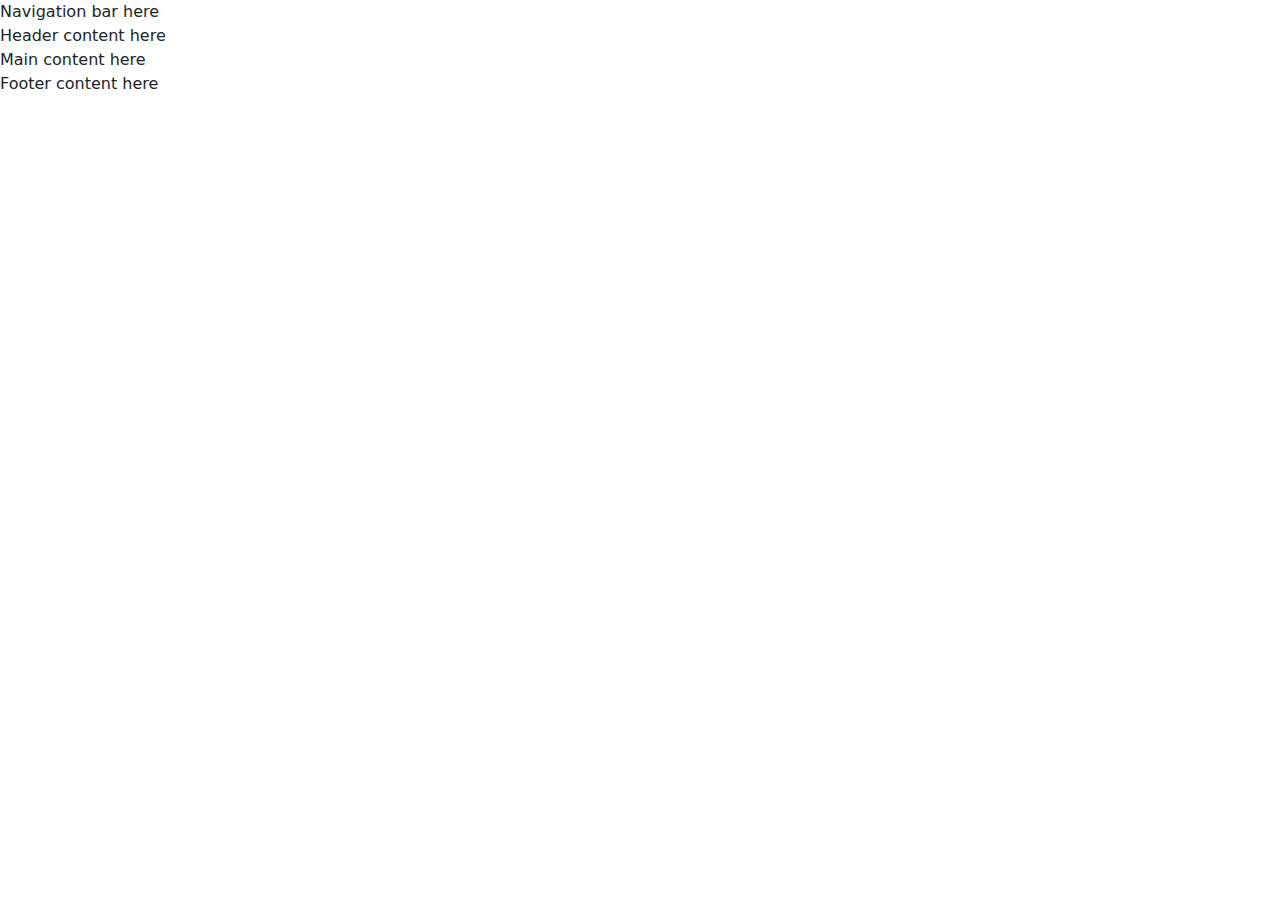
==== index.html @ e1acf4bd "Add index.html, styles.css, favicon, bootstrap links, google fonts link" ====
<!DOCTYPE html>
<html lang="en">

<head>
    <meta charset="UTF-8">
    <meta name="viewport" content="width=device-width, initial-scale=1.0">
    <link rel="apple-touch-icon" sizes="180x180" href="assets/favicon/apple-touch-icon.png">
    <link rel="icon" type="image/png" sizes="32x32" href="assets/favicon/favicon-32x32.png">
    <link rel="icon" type="image/png" sizes="16x16" href="assets/favicon/favicon-16x16.png">
    <!-- Bootstrap CSS -->
    <link href="https://cdn.jsdelivr.net/npm/bootstrap@5.3.3/dist/css/bootstrap.min.css" rel="stylesheet"
        integrity="sha384-QWTKZyjpPEjISv5WaRU9OFeRpok6YctnYmDr5pNlyT2bRjXh0JMhjY6hW+ALEwIH" crossorigin="anonymous">
    <!-- Custom CSS -->
    <link rel="stylesheet" href="assets/css/styles.css">
    <title>Man Cave - Breaking the Stigma</title>
</head>

<body>
    <nav>Navigation bar here</nav>
    <header>Header content here</header>
    <main>Main content here</main>
    <footer>Footer content here</footer>


    <!-- Bootstrap JS -->
    <script src="https://cdn.jsdelivr.net/npm/bootstrap@5.3.3/dist/js/bootstrap.bundle.min.js"
        integrity="sha384-YvpcrYf0tY3lHB60NNkmXc5s9fDVZLESaAA55NDzOxhy9GkcIdslK1eN7N6jIeHz"
        crossorigin="anonymous"></script>
</body>

</html>
---- assets/css/styles.css ----
/* Google fonts import */
@import url('https://fonts.googleapis.com/css2?family=Enriqueta:wght@400;500;600;700&family=Poppins:ital,wght@0,100;0,200;0,300;0,400;0,500;0,600;0,700;0,800;0,900;1,100;1,200;1,300;1,400;1,500;1,600;1,700;1,800;1,900&family=Rozha+One&display=swap');
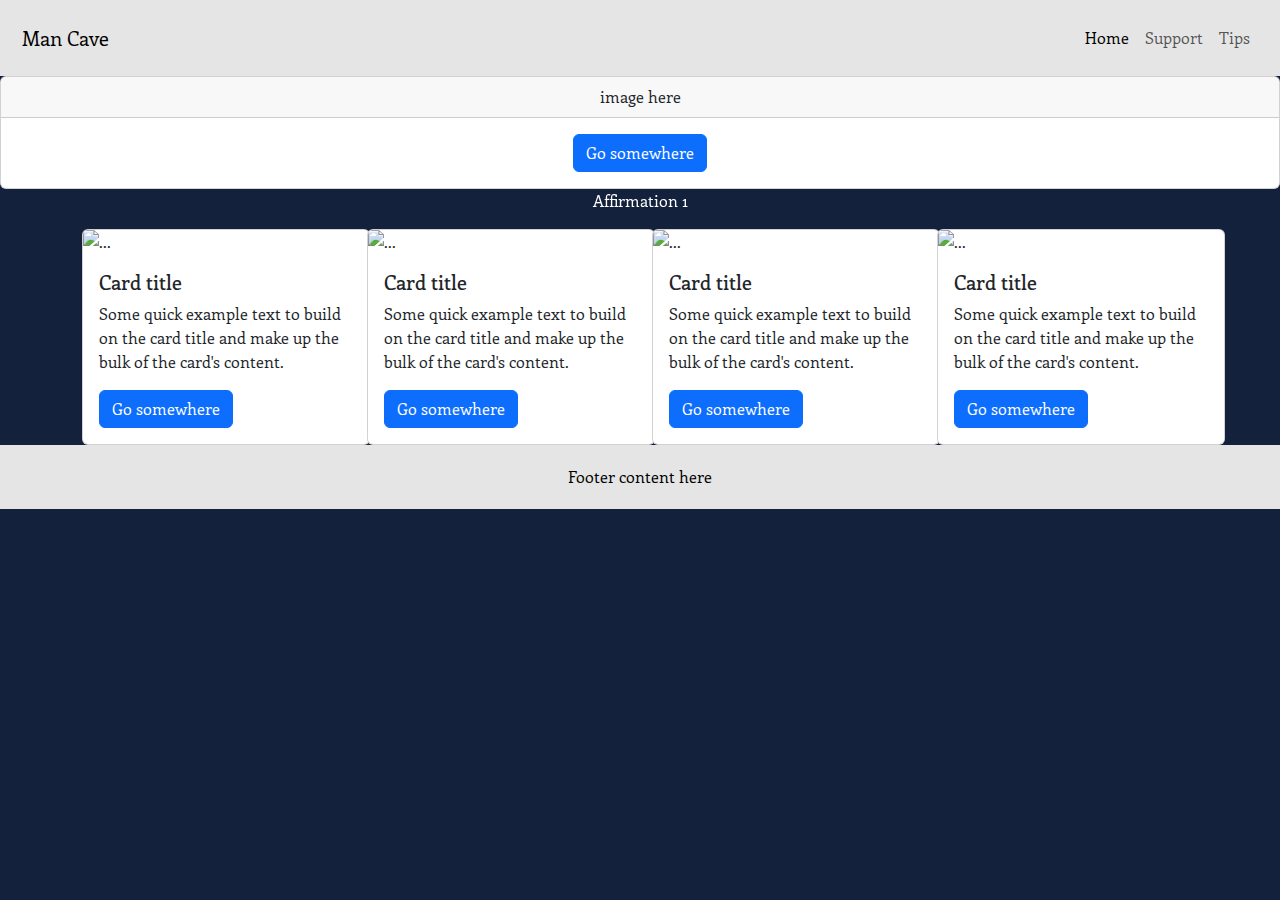
==== commit f14b4b9a: "Add boiler plate styles" ====
--- a/index.html
+++ b/index.html
@@ -12,13 +12,119 @@
         integrity="sha384-QWTKZyjpPEjISv5WaRU9OFeRpok6YctnYmDr5pNlyT2bRjXh0JMhjY6hW+ALEwIH" crossorigin="anonymous">
     <!-- Custom CSS -->
     <link rel="stylesheet" href="assets/css/styles.css">
-    <title>Man Cave - Breaking the Stigma</title>
+    <title>Man Cave | Breaking the Stigma</title>
 </head>
 
 <body>
-    <nav>Navigation bar here</nav>
-    <header>Header content here</header>
-    <main>Main content here</main>
+    <!-- Navigation -->
+    <nav>
+        <nav class="navbar navbar-expand-lg bg-body-transparent">
+            <div class="container-fluid">
+                <a class="navbar-brand" href="#">Man Cave</a>
+                <button class="navbar-toggler" type="button" data-bs-toggle="collapse" data-bs-target="#navbarNav"
+                    aria-controls="navbarNav" aria-expanded="false" aria-label="Toggle navigation">
+                    <span class="navbar-toggler-icon"></span>
+                </button>
+                <div class="collapse navbar-collapse" id="navbarNav">
+                    <ul class=" ms-auto navbar-nav">
+                        <li class="nav-item">
+                            <a class="nav-link active" aria-current="page" href="index.html">Home</a>
+                        </li>
+                        <li class="nav-item">
+                            <a class="nav-link" href="#">Support</a>
+                        </li>
+                        <li class="nav-item">
+                            <a class="nav-link" href="#">Tips</a>
+                        </li>
+                    </ul>
+                </div>
+            </div>
+        </nav>
+    </nav>
+    <!-- Header section -->
+    <header>
+        <div class="card text-center">
+            <div class="card-header">
+                image here
+            </div>
+            <div class="card-body">
+                <a href="#" class="btn btn-primary">Go somewhere</a>
+            </div>
+        </div>
+    </header>
+    <main>
+        <section id="affirmations">
+            <div id="carouselExampleSlidesOnly" class="carousel slide" data-bs-ride="carousel">
+                <div class="carousel-inner text-center">
+                    <div class="carousel-item active">
+                        <p>Affirmation 1</p>
+                    </div>
+                    <div class="carousel-item">
+                        <p>Affirmation 2</p>
+                    </div>
+                    <div class="carousel-item">
+                        <p>Affirmation 3</p>
+                    </div>
+                    <div class="carousel-item">
+                        <p>Affirmation 4</p>
+                    </div>
+                    <div class="carousel-item">
+                        <p>Affirmation 5</p>
+                    </div>
+                </div>
+            </div>
+        </section>
+        <section id="Resources" class="container">
+            <div class="justify-content-around row">
+                <div class="col-12 col-md-6 col-xl-3">
+                    <div class="card" style="width: 18rem;">
+                        <img src="..." class="card-img-top" alt="...">
+                        <div class="card-body">
+                            <h5 class="card-title">Card title</h5>
+                            <p class="card-text">Some quick example text to build on the card title and make up the bulk of the
+                                card's content.</p>
+                            <a href="#" class="btn btn-primary">Go somewhere</a>
+                        </div>
+                    </div>
+                </div>
+                <div class="col-12 col-md-6 col-xl-3">
+                    <div class="card" style="width: 18rem;">
+                        <img src="..." class="card-img-top" alt="...">
+                        <div class="card-body">
+                            <h5 class="card-title">Card title</h5>
+                            <p class="card-text">Some quick example text to build on the card title and make up the bulk of the
+                                card's content.</p>
+                            <a href="#" class="btn btn-primary">Go somewhere</a>
+                        </div>
+                    </div>
+                </div>
+                <div class="col-12 col-md-6 col-xl-3">
+                    <div class="card" style="width: 18rem;">
+                        <img src="..." class="card-img-top" alt="...">
+                        <div class="card-body">
+                            <h5 class="card-title">Card title</h5>
+                            <p class="card-text">Some quick example text to build on the card title and make up the bulk of the
+                                card's content.</p>
+                            <a href="#" class="btn btn-primary">Go somewhere</a>
+                        </div>
+                    </div>
+                </div>
+                <div class="col-12 col-md-6 col-xl-3">
+                    <div class="card" style="width: 18rem;">
+                        <img src="..." class="card-img-top" alt="...">
+                        <div class="card-body">
+                            <h5 class="card-title">Card title</h5>
+                            <p class="card-text">Some quick example text to build on the card title and make up the bulk of the
+                                card's content.</p>
+                            <a href="#" class="btn btn-primary">Go somewhere</a>
+                        </div>
+                    </div>
+                </div>
+            </div>
+
+
+        </section>
+    </main>
     <footer>Footer content here</footer>
 
 
--- a/assets/css/styles.css
+++ b/assets/css/styles.css
@@ -1,2 +1,47 @@
 /* Google fonts import */
 @import url('https://fonts.googleapis.com/css2?family=Enriqueta:wght@400;500;600;700&family=Poppins:ital,wght@0,100;0,200;0,300;0,400;0,500;0,600;0,700;0,800;0,900;1,100;1,200;1,300;1,400;1,500;1,600;1,700;1,800;1,900&family=Rozha+One&display=swap');
+
+/* CSS Variables */
+:root {
+    --heading-font: 'Poppins', sans-serif;
+    --sub-heading-font: 'Rozha one', serif;
+    --body-font: 'Enriqueta', serif;
+    --primary-color: #14213D; /* Dark Blue */
+    --secondary-color: #E5E5E5; /* Light Gray */
+    --highlight-color: #FCA311; /* Yellow */
+    --font-color: #FFFFFF; /* White */
+}
+
+body {
+    background-color: var(--primary-color);
+    color: var(--font-color);
+    font-family: var(--body-font);
+  }
+  
+  h1, h2, h3 {
+    font-family: var(--heading-font);
+    color: var(--font-color);
+  }
+  
+  a{
+    color: var(--primary-color);
+  }
+  
+  
+  button:hover {
+    background-color: var(--orange);
+  }
+  
+  nav {
+    background-color: var(--secondary-color);
+    color: #000000;
+    padding: 10px;
+  }
+  
+  footer {
+    background-color: var(--secondary-color);
+    color: #000000;
+    padding: 20px;
+    text-align: center;
+  }
+  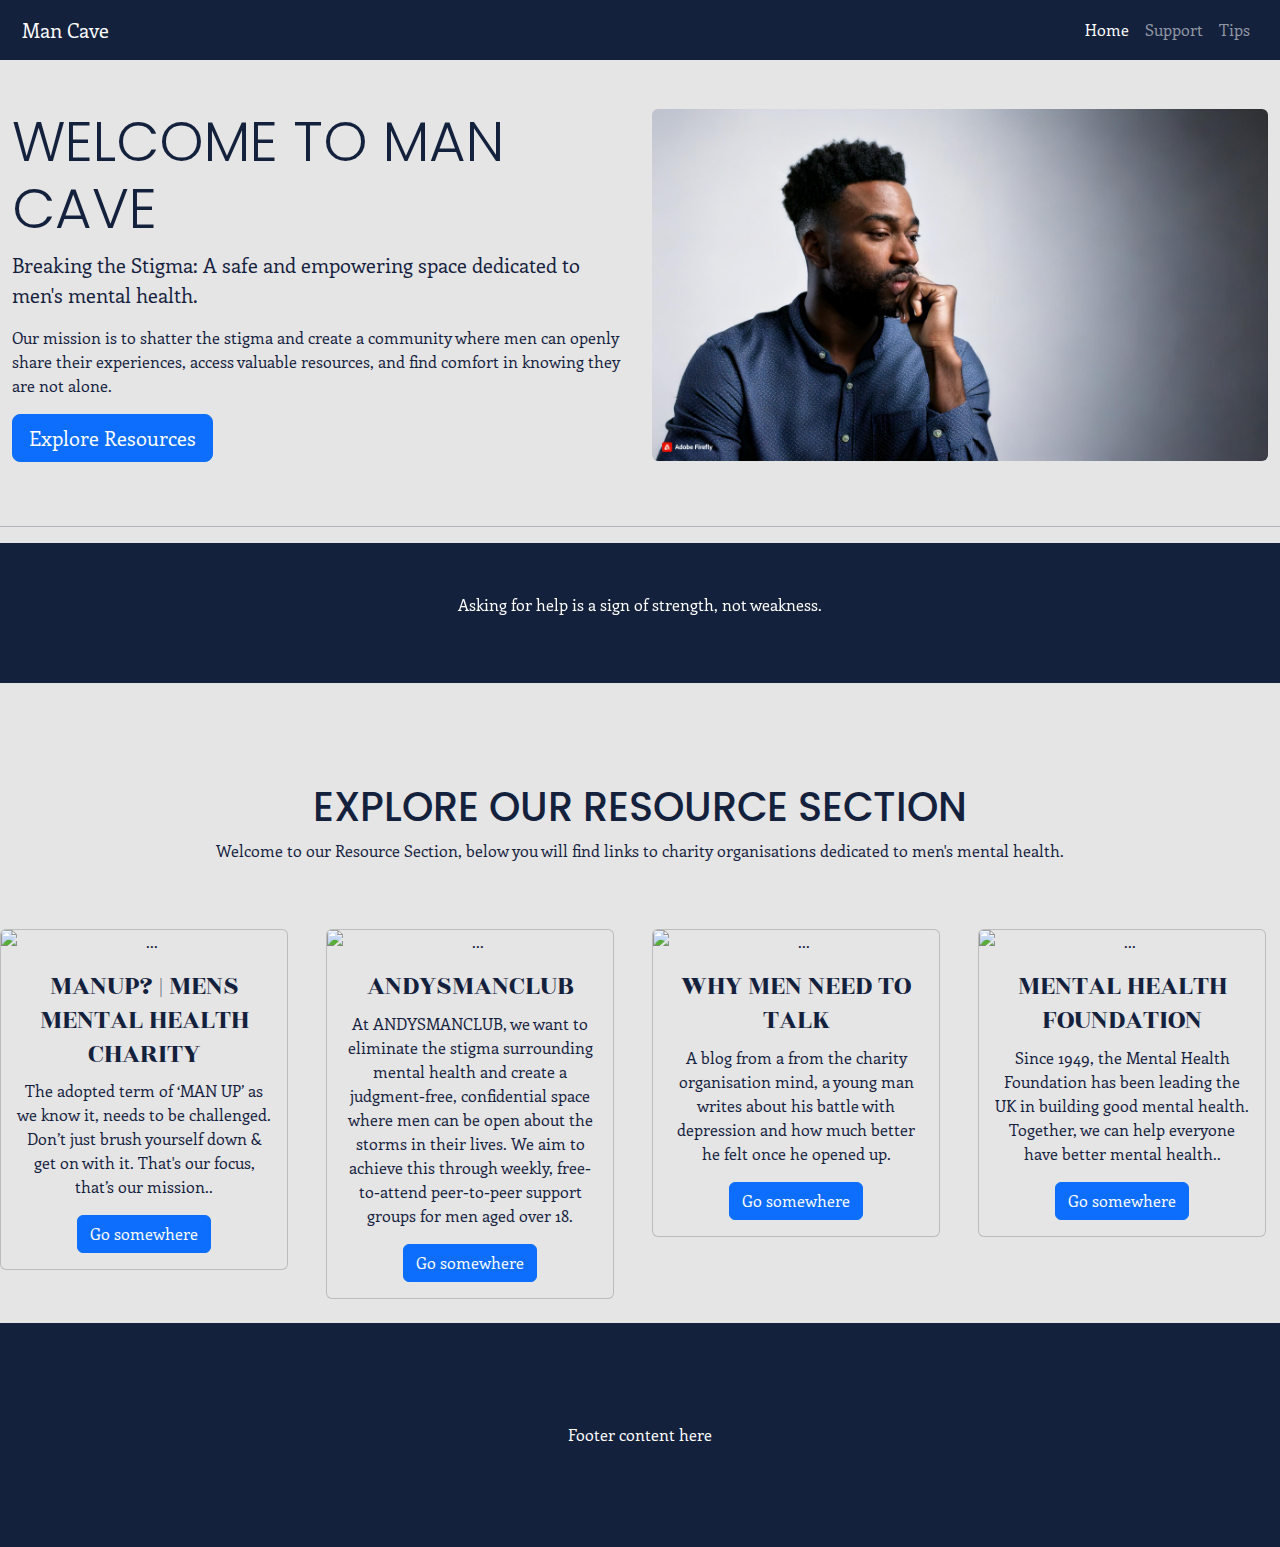
==== commit e1637d68: "update header & colour scheme" ====
--- a/index.html
+++ b/index.html
@@ -18,7 +18,7 @@
 <body>
     <!-- Navigation -->
     <nav>
-        <nav class="navbar navbar-expand-lg bg-body-transparent">
+        <nav id="navbar" class="navbar navbar-expand-lg" data-bs-theme="dark">
             <div class="container-fluid">
                 <a class="navbar-brand" href="#">Man Cave</a>
                 <button class="navbar-toggler" type="button" data-bs-toggle="collapse" data-bs-target="#navbarNav"
@@ -42,81 +42,111 @@
         </nav>
     </nav>
     <!-- Header section -->
-    <header>
-        <div class="card text-center">
-            <div class="card-header">
-                image here
-            </div>
-            <div class="card-body">
-                <a href="#" class="btn btn-primary">Go somewhere</a>
-            </div>
+    <header id="header">
+    <div class="container-fluid bg-transparent text-white py-5 hero-section">
+        <div class="row align-items-center">
+        <div class="col-md-6 hero-section">
+            <h1 class="display-4">Welcome to Man Cave</h1>
+            <p class="lead">Breaking the Stigma: A safe and empowering space dedicated to men's mental health.</p>
+            <p>Our mission is to shatter the stigma and create a community where men can openly share their experiences, access valuable resources, and find comfort in knowing they are not alone.</p>
+            <a href="#resources" class="btn btn-primary btn-lg">Explore Resources</a>
         </div>
+        <div id="img-container" class="col-md-6">
+            <img src="assets/images/hero image.jpg" alt="Man looking concerned" class="img-fluid rounded hero-img">
+        </div>
+        </div>
+    </div>
+        <!-- <img src="assets/images/hero test.jpg" alt="Man looking concerned" class="hero-img">
+        <h1 class="text-center">Man Cave</h1>
+        <p class="text-center">Welcome to Man Cave: Breaking the Stigma
+            Welcome to Man Cave, a safe and empowering space dedicated to men's mental health. Here, we believe that
+            strength lies in vulnerability, and true courage comes from seeking support and breaking the silence around
+            mental well-being.
+
+            Our mission is to shatter the stigma and create a community where men can openly share their experiences,
+            access valuable resources, and find comfort in knowing they are not alone. Whether you're here to read
+            inspiring success stories, find mental health resources, or simply connect with others who understand, we're
+            here for you every step of the way.</p> -->
+        <hr>
     </header>
     <main>
         <section id="affirmations">
             <div id="carouselExampleSlidesOnly" class="carousel slide" data-bs-ride="carousel">
                 <div class="carousel-inner text-center">
                     <div class="carousel-item active">
-                        <p>Affirmation 1</p>
+                        <p>Asking for help is a sign of strength, not weakness.</p>
                     </div>
                     <div class="carousel-item">
-                        <p>Affirmation 2</p>
+                        <p>It's okay for men to feel vulnerable; true strength lies in facing emotions head-on.</p>
                     </div>
                     <div class="carousel-item">
-                        <p>Affirmation 3</p>
+                        <p>Every man deserves the freedom to express his emotions without fear of judgment.</p>
                     </div>
                     <div class="carousel-item">
-                        <p>Affirmation 4</p>
+                        <p>Empathy and understanding are key to dismantling the stigma around men's mental health.</p>
                     </div>
                     <div class="carousel-item">
-                        <p>Affirmation 5</p>
+                        <p>Real men ask for help; it's a sign of strength, not weakness.</p>
                     </div>
                 </div>
             </div>
         </section>
-        <section id="Resources" class="container">
-            <div class="justify-content-around row">
+        <section id="resources" class="text-center">
+            <div class="resources-intro">
+                <h1>Explore Our Resource Section</h1>
+                <p>Welcome to our Resource Section, below you will find links to charity organisations
+                    dedicated to men's mental health.</p>
+            </div>
+
+            <div class="row">
                 <div class="col-12 col-md-6 col-xl-3">
-                    <div class="card" style="width: 18rem;">
+                    <div class="card mb-4" style="width: 18rem;">
                         <img src="..." class="card-img-top" alt="...">
                         <div class="card-body">
-                            <h5 class="card-title">Card title</h5>
-                            <p class="card-text">Some quick example text to build on the card title and make up the bulk of the
-                                card's content.</p>
-                            <a href="#" class="btn btn-primary">Go somewhere</a>
+                            <h3 class="card-title">MANUP? | MENS MENTAL HEALTH CHARITY</h3>
+                            <p class="card-text">The adopted term of ‘MAN UP’ as we know it, needs to be challenged.
+                                Don’t just brush yourself down & get on with it.
+                                That's our focus, that’s our mission..</p>
+                            <a href="https://www.manup.how/" target="_blank" class="btn btn-primary">Go somewhere</a>
                         </div>
                     </div>
                 </div>
                 <div class="col-12 col-md-6 col-xl-3">
-                    <div class="card" style="width: 18rem;">
+                    <div class="card mb-4" style="width: 18rem;">
                         <img src="..." class="card-img-top" alt="...">
                         <div class="card-body">
-                            <h5 class="card-title">Card title</h5>
-                            <p class="card-text">Some quick example text to build on the card title and make up the bulk of the
-                                card's content.</p>
-                            <a href="#" class="btn btn-primary">Go somewhere</a>
+                            <h3 class="card-title">ANDYSMANCLUB</h3>
+                            <p class="card-text">At ANDYSMANCLUB, we want to eliminate the stigma surrounding mental
+                                health and create a judgment-free, confidential space where men can be open about the
+                                storms in their lives. We aim to achieve this through weekly, free-to-attend
+                                peer-to-peer support groups for men aged over 18.</p>
+                            <a href="https://andysmanclub.co.uk/" target="_blank" class="btn btn-primary">Go
+                                somewhere</a>
                         </div>
                     </div>
                 </div>
                 <div class="col-12 col-md-6 col-xl-3">
-                    <div class="card" style="width: 18rem;">
+                    <div class="card mb-4" style="width: 18rem;">
                         <img src="..." class="card-img-top" alt="...">
                         <div class="card-body">
-                            <h5 class="card-title">Card title</h5>
-                            <p class="card-text">Some quick example text to build on the card title and make up the bulk of the
-                                card's content.</p>
-                            <a href="#" class="btn btn-primary">Go somewhere</a>
+                            <h3 class="card-title">WHY MEN NEED TO TALK</h3>
+                            <p class="card-text"> A blog from a from the charity organisation mind, a young man writes
+                                about his battle with depression and how much better he felt once he opened up.</p>
+                            <a href="https://www.mind.org.uk/information-support/your-stories/why-men-need-to-talk/"
+                                target="_blank" class="btn btn-primary">Go somewhere</a>
                         </div>
                     </div>
                 </div>
                 <div class="col-12 col-md-6 col-xl-3">
-                    <div class="card" style="width: 18rem;">
+                    <div class="card mb-4" style="width: 18rem;">
                         <img src="..." class="card-img-top" alt="...">
                         <div class="card-body">
-                            <h5 class="card-title">Card title</h5>
-                            <p class="card-text">Some quick example text to build on the card title and make up the bulk of the
-                                card's content.</p>
-                            <a href="#" class="btn btn-primary">Go somewhere</a>
+                            <h3 class="card-title">MENTAL HEALTH FOUNDATION</h3>
+                            <p class="card-text">Since 1949, the Mental Health Foundation has been leading the UK in
+                                building good mental health. Together, we can help everyone have better mental health..
+                            </p>
+                            <a href="https://www.mentalhealth.org.uk/" target="_blank" class="btn btn-primary">Go
+                                somewhere</a>
                         </div>
                     </div>
                 </div>
--- a/assets/css/styles.css
+++ b/assets/css/styles.css
@@ -3,45 +3,81 @@
 
 /* CSS Variables */
 :root {
-    --heading-font: 'Poppins', sans-serif;
-    --sub-heading-font: 'Rozha one', serif;
-    --body-font: 'Enriqueta', serif;
-    --primary-color: #14213D; /* Dark Blue */
-    --secondary-color: #E5E5E5; /* Light Gray */
-    --highlight-color: #FCA311; /* Yellow */
-    --font-color: #FFFFFF; /* White */
+  --heading-font: 'Poppins', sans-serif;
+  --sub-heading-font: 'Rozha one', serif;
+  --body-font: 'Enriqueta', serif;
+  --highlight-color: #14213D;
+  /* Dark Blue */
+  --primary-color: #E5E5E5;
+  /* Light Gray */
+  --secondary-color: #FCA311;
+  /* Yellow */
+  --font-color: #FFFFFF;
+  /* White */
 }
 
+/* Global styles */
 body {
-    background-color: var(--primary-color);
-    color: var(--font-color);
-    font-family: var(--body-font);
-  }
-  
-  h1, h2, h3 {
-    font-family: var(--heading-font);
-    color: var(--font-color);
-  }
-  
-  a{
-    color: var(--primary-color);
-  }
-  
-  
-  button:hover {
-    background-color: var(--orange);
-  }
-  
-  nav {
-    background-color: var(--secondary-color);
-    color: #000000;
-    padding: 10px;
-  }
-  
-  footer {
-    background-color: var(--secondary-color);
-    color: #000000;
-    padding: 20px;
-    text-align: center;
-  }
-  +  background-color: var(--primary-color);
+  color: var(--highlight-color);
+  font-family: var(--body-font);
+}
+
+h1 {
+  font-family: var(--heading-font);
+  color: var(--highlight-color);
+  text-transform: uppercase;
+}
+
+h2,
+h3,
+h4,
+h5,
+h6 {
+  font-family: var(--sub-heading-font);
+  color: var(--font-color)
+}
+
+
+#navbar {
+  background-color: var(--highlight-color);
+  padding: 10px;
+}
+
+/* Header */
+#header .hero-section {
+  background-color: var(--primary-color);
+  color: var(--highlight-color);
+  /* padding: 100px; */
+  text-align: left;
+}
+
+#img-container .hero-img{
+
+}
+
+/* Carousel */
+#affirmations .carousel {
+  background-color: var(--highlight-color);
+  color: var(--font-color);
+  padding: 50px;
+  margin-bottom: 50px;
+}
+
+
+/* Resources */
+.resources-intro {
+  padding: 50px;
+}
+
+#resources .card {
+  background-color: var(--primary-color);
+  color: var(--highlight-color);
+}
+
+footer {
+  background-color: var(--highlight-color);
+  color: #FFFFFF;
+  padding: 100px;
+  text-align: center;
+}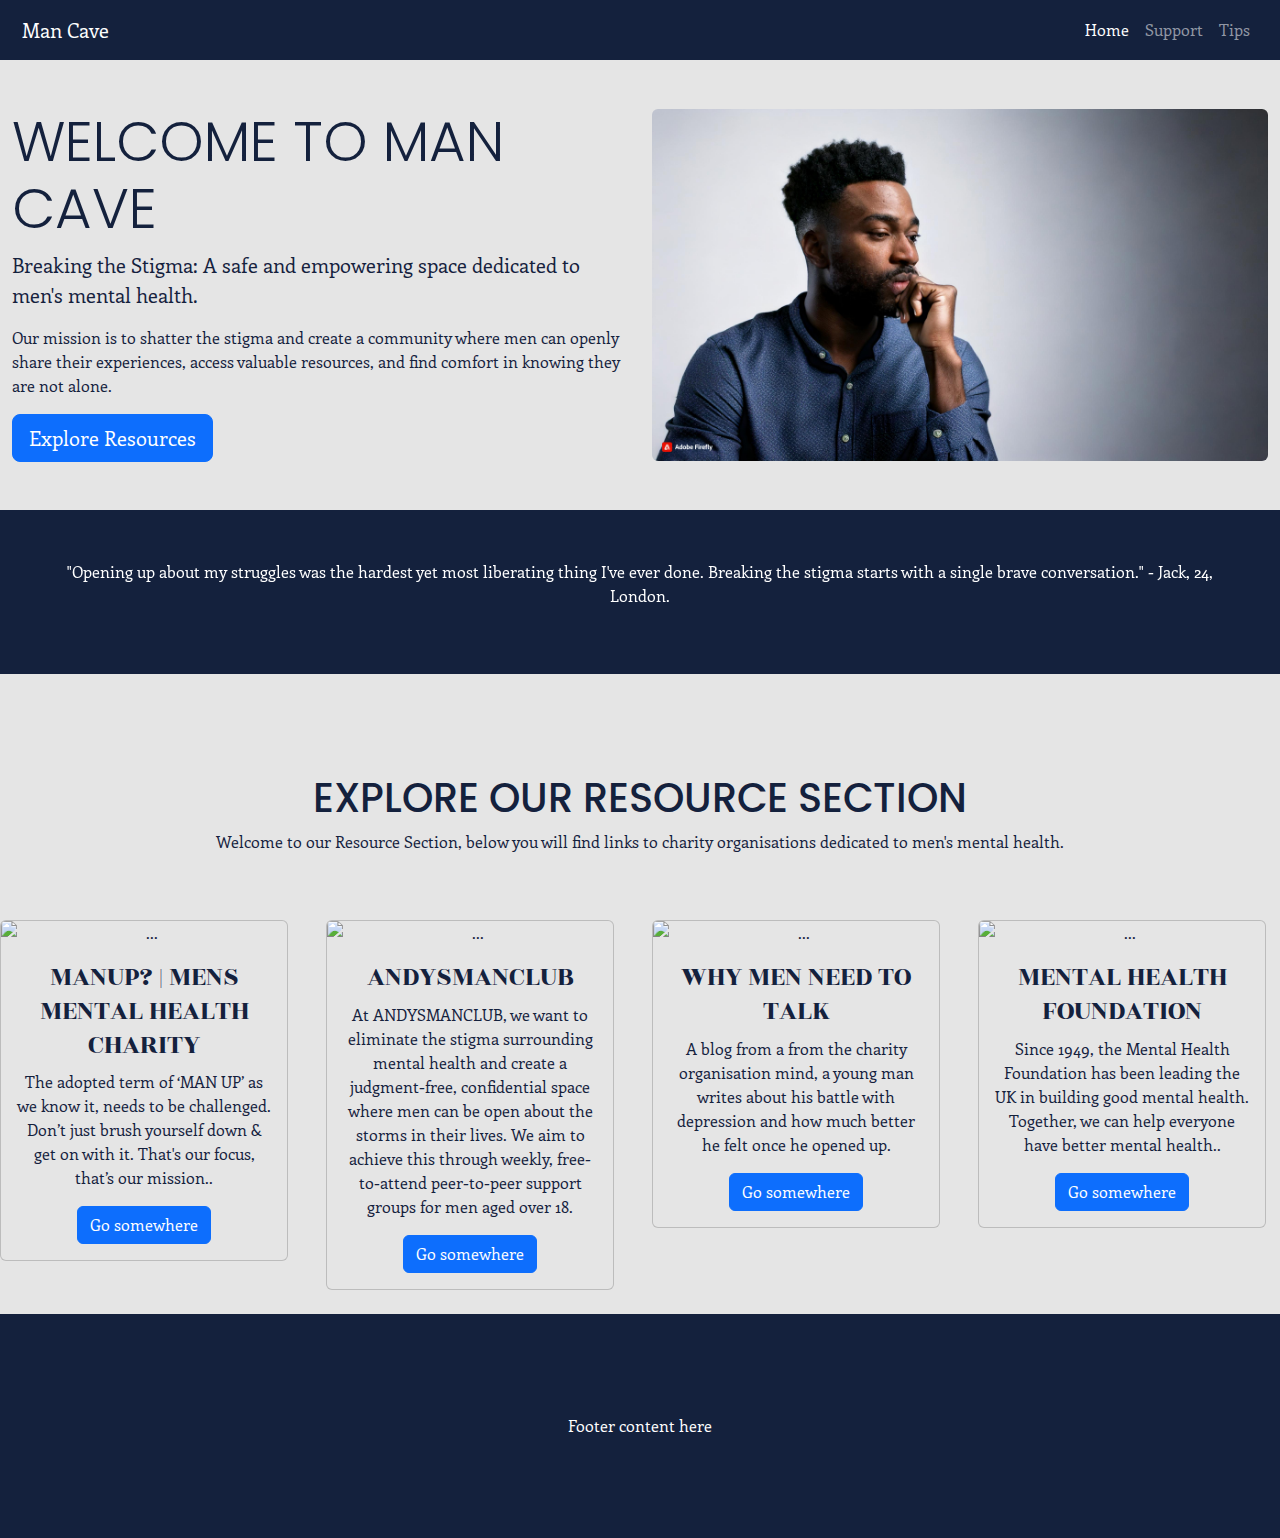
==== commit b4da2ef9: "update affirmations text" ====
--- a/index.html
+++ b/index.html
@@ -43,50 +43,46 @@
     </nav>
     <!-- Header section -->
     <header id="header">
-    <div class="container-fluid bg-transparent text-white py-5 hero-section">
-        <div class="row align-items-center">
-        <div class="col-md-6 hero-section">
-            <h1 class="display-4">Welcome to Man Cave</h1>
-            <p class="lead">Breaking the Stigma: A safe and empowering space dedicated to men's mental health.</p>
-            <p>Our mission is to shatter the stigma and create a community where men can openly share their experiences, access valuable resources, and find comfort in knowing they are not alone.</p>
-            <a href="#resources" class="btn btn-primary btn-lg">Explore Resources</a>
+        <div class="container-fluid bg-transparent text-white py-5 hero-section">
+            <div class="row align-items-center">
+                <div class="col-md-6 hero-section">
+                    <h1 class="display-4">Welcome to Man Cave</h1>
+                    <p class="lead">Breaking the Stigma: A safe and empowering space dedicated to men's mental health.
+                    </p>
+                    <p>Our mission is to shatter the stigma and create a community where men can openly share their
+                        experiences, access valuable resources, and find comfort in knowing they are not alone.</p>
+                    <a href="#resources" class="btn btn-primary btn-lg">Explore Resources</a>
+                </div>
+                <div id="img-container" class="col-md-6">
+                    <img src="assets/images/hero image.jpg" alt="Man looking concerned"
+                        class="img-fluid rounded hero-img">
+                </div>
+            </div>
         </div>
-        <div id="img-container" class="col-md-6">
-            <img src="assets/images/hero image.jpg" alt="Man looking concerned" class="img-fluid rounded hero-img">
-        </div>
-        </div>
-    </div>
-        <!-- <img src="assets/images/hero test.jpg" alt="Man looking concerned" class="hero-img">
-        <h1 class="text-center">Man Cave</h1>
-        <p class="text-center">Welcome to Man Cave: Breaking the Stigma
-            Welcome to Man Cave, a safe and empowering space dedicated to men's mental health. Here, we believe that
-            strength lies in vulnerability, and true courage comes from seeking support and breaking the silence around
-            mental well-being.
-
-            Our mission is to shatter the stigma and create a community where men can openly share their experiences,
-            access valuable resources, and find comfort in knowing they are not alone. Whether you're here to read
-            inspiring success stories, find mental health resources, or simply connect with others who understand, we're
-            here for you every step of the way.</p> -->
-        <hr>
     </header>
     <main>
         <section id="affirmations">
             <div id="carouselExampleSlidesOnly" class="carousel slide" data-bs-ride="carousel">
                 <div class="carousel-inner text-center">
                     <div class="carousel-item active">
-                        <p>Asking for help is a sign of strength, not weakness.</p>
+                        <p>"Opening up about my struggles was the hardest yet most liberating thing I've ever done.
+                            Breaking the stigma starts with a single brave conversation." - Jack, 24, London.</p>
                     </div>
                     <div class="carousel-item">
-                        <p>It's okay for men to feel vulnerable; true strength lies in facing emotions head-on.</p>
+                        <p>"I realized that asking for help is a sign of strength, not weakness. Together, we can change
+                            the way society views men's mental health." - Liam, 22, Manchester.</p>
                     </div>
                     <div class="carousel-item">
-                        <p>Every man deserves the freedom to express his emotions without fear of judgment.</p>
+                        <p>"Talking about mental health should be as normal as talking about physical health. It's time
+                            we break the silence." - Callum, 26, Glasgow</p>
                     </div>
                     <div class="carousel-item">
-                        <p>Empathy and understanding are key to dismantling the stigma around men's mental health.</p>
+                        <p>"Being vulnerable isn't easy, but it's necessary. It's time we redefine what it means to be a
+                            strong man." - Aiden, 23, Birmingham</p>
                     </div>
                     <div class="carousel-item">
-                        <p>Real men ask for help; it's a sign of strength, not weakness.</p>
+                        <p>"Mental health affects us all, and there's no shame in seeking help. Let's support each other
+                            and break the stigma together." - Ethan, 25, Liverpool</p>
                     </div>
                 </div>
             </div>
--- a/assets/css/styles.css
+++ b/assets/css/styles.css
@@ -48,13 +48,9 @@
 #header .hero-section {
   background-color: var(--primary-color);
   color: var(--highlight-color);
-  /* padding: 100px; */
   text-align: left;
 }
 
-#img-container .hero-img{
-
-}
 
 /* Carousel */
 #affirmations .carousel {
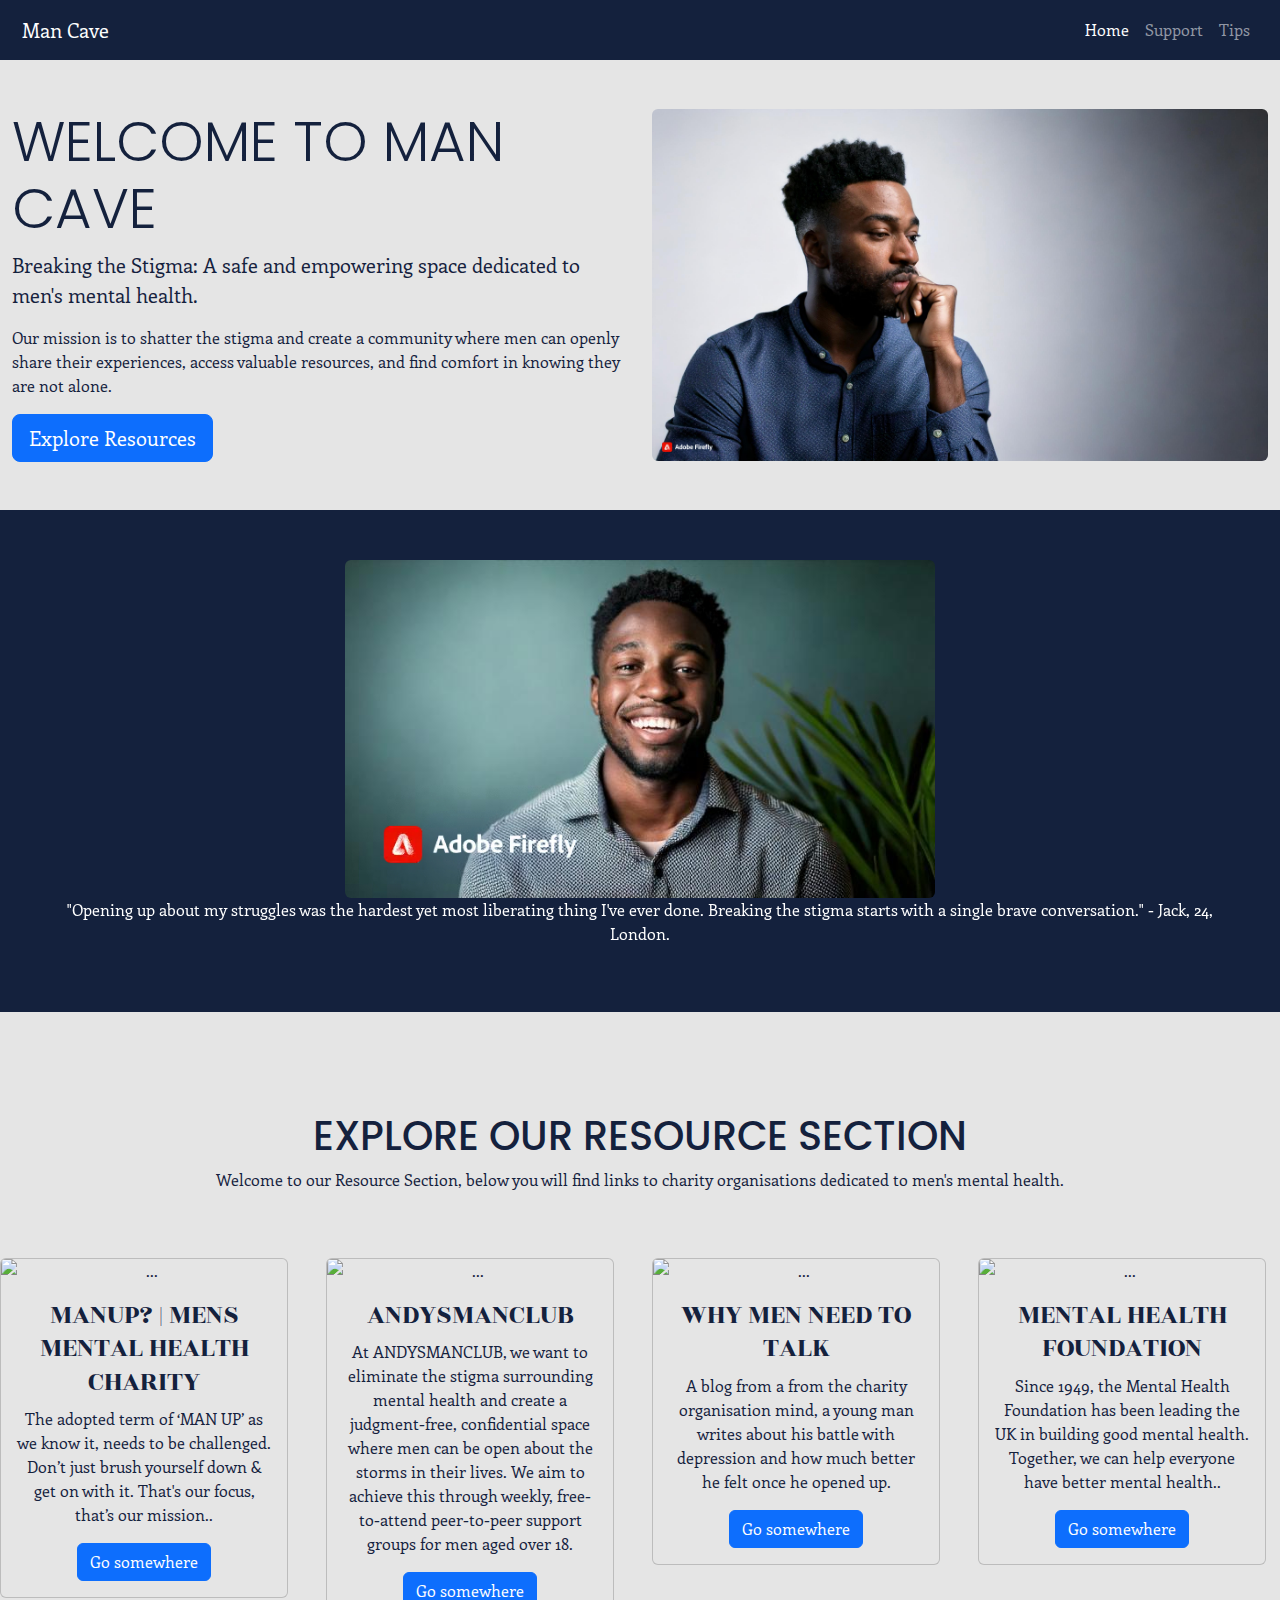
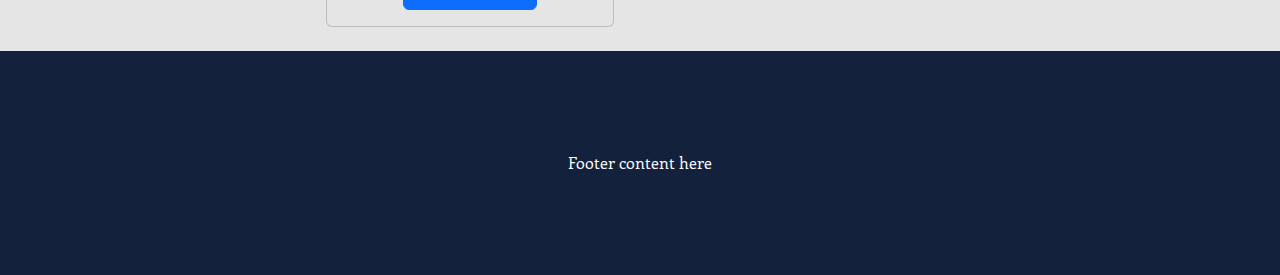
==== commit a36ae0db: "Add images to affirmations section" ====
--- a/index.html
+++ b/index.html
@@ -63,24 +63,34 @@
     <main>
         <section id="affirmations">
             <div id="carouselExampleSlidesOnly" class="carousel slide" data-bs-ride="carousel">
-                <div class="carousel-inner text-center">
+                <div id="quotes" class="carousel-inner text-center">
                     <div class="carousel-item active">
+                        <img src="assets/images/jack_london.jpg" class="rounded mx-auto d-block col-md-6"
+                            alt="headshot of Jack from London looking happy">
                         <p>"Opening up about my struggles was the hardest yet most liberating thing I've ever done.
                             Breaking the stigma starts with a single brave conversation." - Jack, 24, London.</p>
                     </div>
                     <div class="carousel-item">
+                        <img src="assets/images/liam_manchester.jpg" class="rounded mx-auto d-block col-md-6"
+                            alt="headshot of Liam from Manchester looking happy">
                         <p>"I realized that asking for help is a sign of strength, not weakness. Together, we can change
                             the way society views men's mental health." - Liam, 22, Manchester.</p>
                     </div>
                     <div class="carousel-item">
+                        <img src="assets/images/callam_glasgow.jpg" class="rounded mx-auto d-block col-md-6"
+                            alt="headshot of Callum from Glasgow looking happy">
                         <p>"Talking about mental health should be as normal as talking about physical health. It's time
                             we break the silence." - Callum, 26, Glasgow</p>
                     </div>
                     <div class="carousel-item">
+                        <img src="assets/images/aiden_birmingham.jpg" class="rounded mx-auto d-block col-md-6"
+                            alt="headshot of Aiden from Birmingham looking happy">
                         <p>"Being vulnerable isn't easy, but it's necessary. It's time we redefine what it means to be a
                             strong man." - Aiden, 23, Birmingham</p>
                     </div>
                     <div class="carousel-item">
+                        <img src="assets/images/ethan_liverpool.jpg" class="rounded mx-auto d-block col-md-6"
+                            alt="headshot of Ethan from Liverpool looking happy">
                         <p>"Mental health affects us all, and there's no shame in seeking help. Let's support each other
                             and break the stigma together." - Ethan, 25, Liverpool</p>
                     </div>
--- a/assets/css/styles.css
+++ b/assets/css/styles.css
@@ -60,6 +60,10 @@
   margin-bottom: 50px;
 }
 
+#quotes .quotes-img{
+  
+}
+
 
 /* Resources */
 .resources-intro {
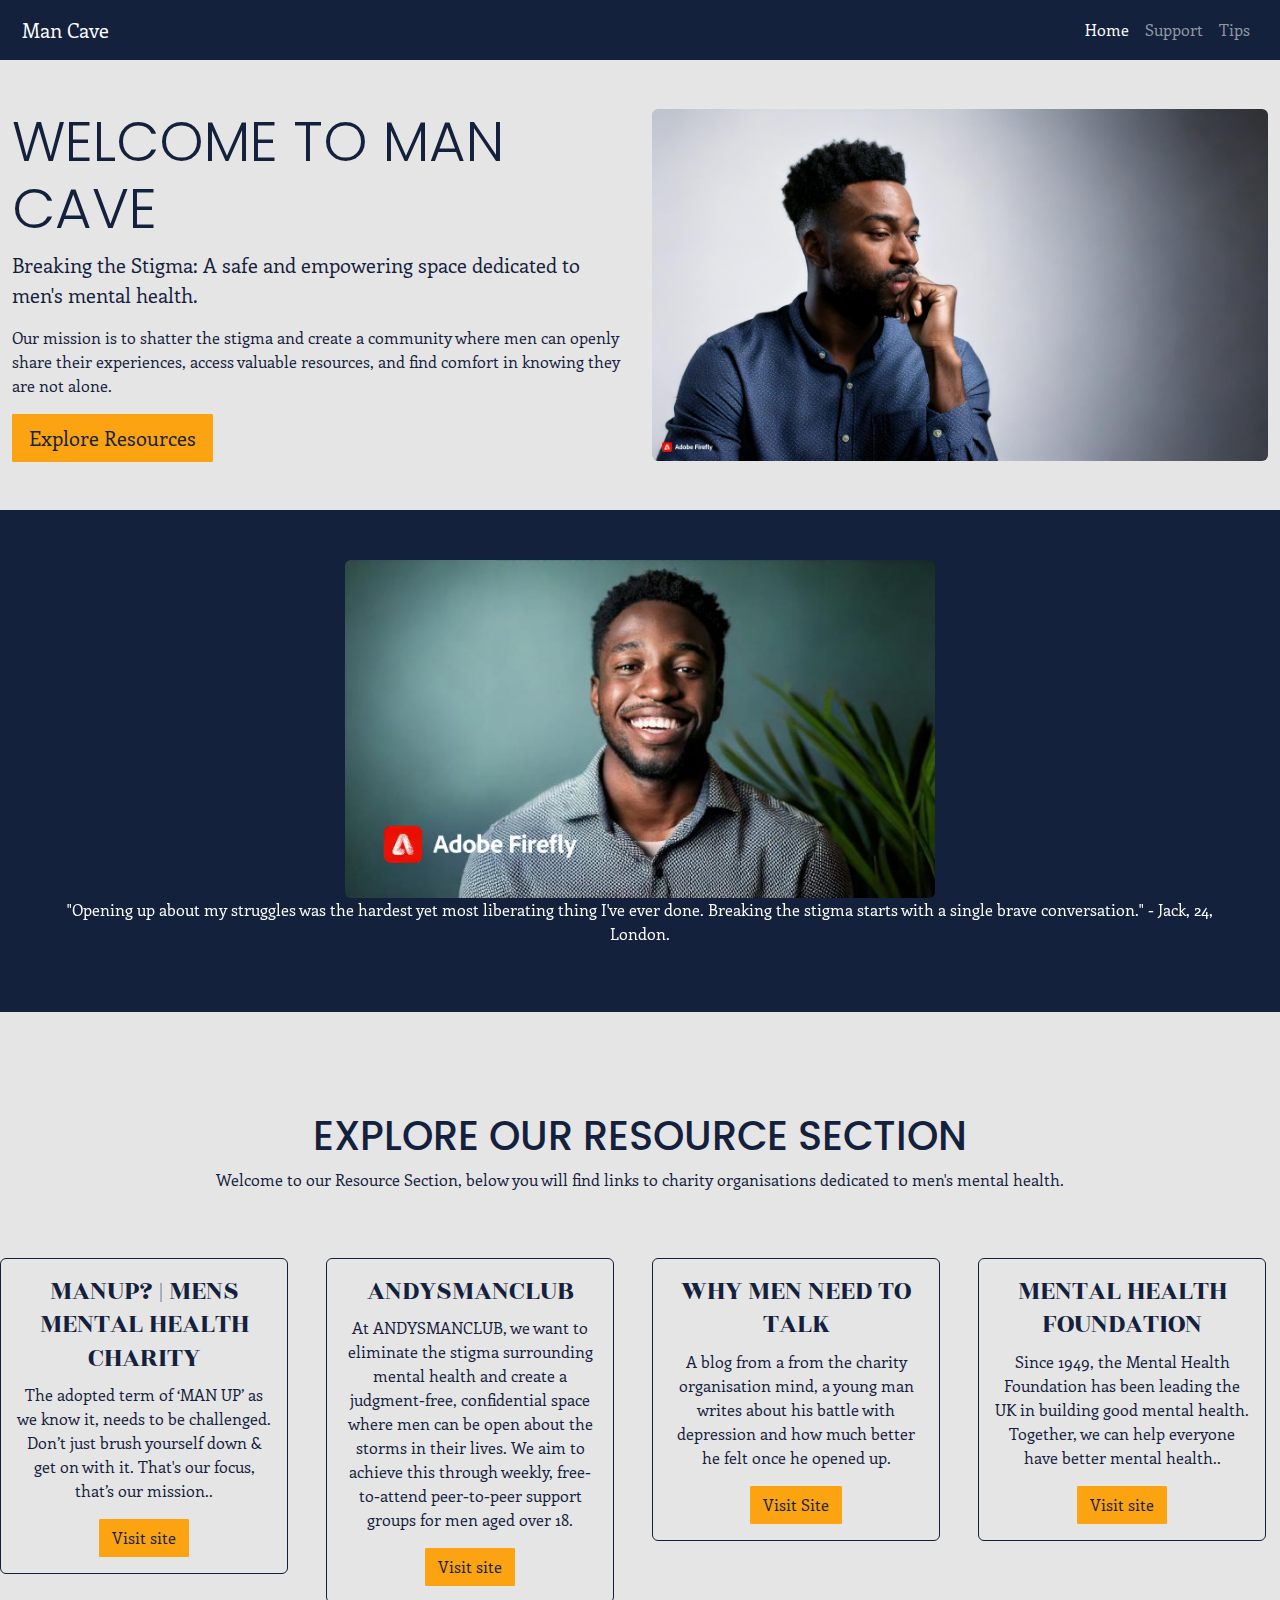
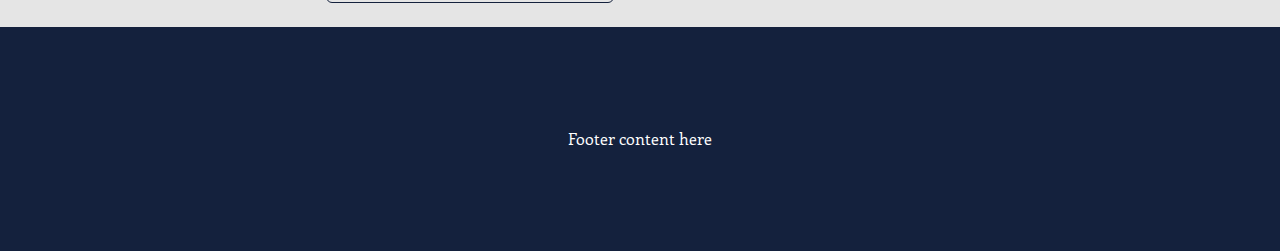
==== commit f19c5245: "Add custom css to buttons and cards" ====
--- a/index.html
+++ b/index.html
@@ -51,7 +51,7 @@
                     </p>
                     <p>Our mission is to shatter the stigma and create a community where men can openly share their
                         experiences, access valuable resources, and find comfort in knowing they are not alone.</p>
-                    <a href="#resources" class="btn btn-primary btn-lg">Explore Resources</a>
+                    <a href="#resources" class="btn btn-primary btn-lg header-btn">Explore Resources</a>
                 </div>
                 <div id="img-container" class="col-md-6">
                     <img src="assets/images/hero image.jpg" alt="Man looking concerned"
@@ -107,52 +107,46 @@
             <div class="row">
                 <div class="col-12 col-md-6 col-xl-3">
                     <div class="card mb-4" style="width: 18rem;">
-                        <img src="..." class="card-img-top" alt="...">
                         <div class="card-body">
                             <h3 class="card-title">MANUP? | MENS MENTAL HEALTH CHARITY</h3>
                             <p class="card-text">The adopted term of ‘MAN UP’ as we know it, needs to be challenged.
                                 Don’t just brush yourself down & get on with it.
                                 That's our focus, that’s our mission..</p>
-                            <a href="https://www.manup.how/" target="_blank" class="btn btn-primary">Go somewhere</a>
+                            <a href="https://www.manup.how/" target="_blank" class="btn btn-primary resources-btn">Visit site</a>
                         </div>
                     </div>
                 </div>
                 <div class="col-12 col-md-6 col-xl-3">
                     <div class="card mb-4" style="width: 18rem;">
-                        <img src="..." class="card-img-top" alt="...">
                         <div class="card-body">
                             <h3 class="card-title">ANDYSMANCLUB</h3>
                             <p class="card-text">At ANDYSMANCLUB, we want to eliminate the stigma surrounding mental
                                 health and create a judgment-free, confidential space where men can be open about the
                                 storms in their lives. We aim to achieve this through weekly, free-to-attend
                                 peer-to-peer support groups for men aged over 18.</p>
-                            <a href="https://andysmanclub.co.uk/" target="_blank" class="btn btn-primary">Go
-                                somewhere</a>
+                            <a href="https://andysmanclub.co.uk/" target="_blank" class="btn btn-primary resources-btn">Visit site</a>
                         </div>
                     </div>
                 </div>
                 <div class="col-12 col-md-6 col-xl-3">
                     <div class="card mb-4" style="width: 18rem;">
-                        <img src="..." class="card-img-top" alt="...">
                         <div class="card-body">
                             <h3 class="card-title">WHY MEN NEED TO TALK</h3>
                             <p class="card-text"> A blog from a from the charity organisation mind, a young man writes
                                 about his battle with depression and how much better he felt once he opened up.</p>
                             <a href="https://www.mind.org.uk/information-support/your-stories/why-men-need-to-talk/"
-                                target="_blank" class="btn btn-primary">Go somewhere</a>
+                                target="_blank" class="btn btn-primary resources-btn">Visit Site</a>
                         </div>
                     </div>
                 </div>
                 <div class="col-12 col-md-6 col-xl-3">
                     <div class="card mb-4" style="width: 18rem;">
-                        <img src="..." class="card-img-top" alt="...">
                         <div class="card-body">
                             <h3 class="card-title">MENTAL HEALTH FOUNDATION</h3>
                             <p class="card-text">Since 1949, the Mental Health Foundation has been leading the UK in
                                 building good mental health. Together, we can help everyone have better mental health..
                             </p>
-                            <a href="https://www.mentalhealth.org.uk/" target="_blank" class="btn btn-primary">Go
-                                somewhere</a>
+                            <a href="https://www.mentalhealth.org.uk/" target="_blank" class="btn btn-primary resources-btn">Visit site</a>
                         </div>
                     </div>
                 </div>
--- a/assets/css/styles.css
+++ b/assets/css/styles.css
@@ -50,7 +50,32 @@
   color: var(--highlight-color);
   text-align: left;
 }
+/* Button styles */
+.header-btn{
+  background-color: var(--secondary-color);
+  color: var(--highlight-color);
+  border-color: var(--secondary-color);
+  border-radius: 1px;
+}
 
+.header-btn:hover{
+  background-color: var(--highlight-color);
+  color: var(--font-color);
+  border-color: var(--highlight-color);
+}
+
+.resources-btn{
+  background-color: var(--secondary-color);
+  color: var(--highlight-color);
+  border-color: var(--secondary-color);
+  border-radius: 1px;
+}
+
+.resources-btn:hover{
+  background-color: var(--primary-color);
+  color: var(--highlight-color);
+  border-color: var(--primary-color);
+}
 
 /* Carousel */
 #affirmations .carousel {
@@ -60,9 +85,7 @@
   margin-bottom: 50px;
 }
 
-#quotes .quotes-img{
-  
-}
+
 
 
 /* Resources */
@@ -73,6 +96,12 @@
 #resources .card {
   background-color: var(--primary-color);
   color: var(--highlight-color);
+  border-color: var(--highlight-color);
+}
+
+.card-body:hover{
+  background-color: var(--highlight-color);
+  color: var(--font-color);
 }
 
 footer {
